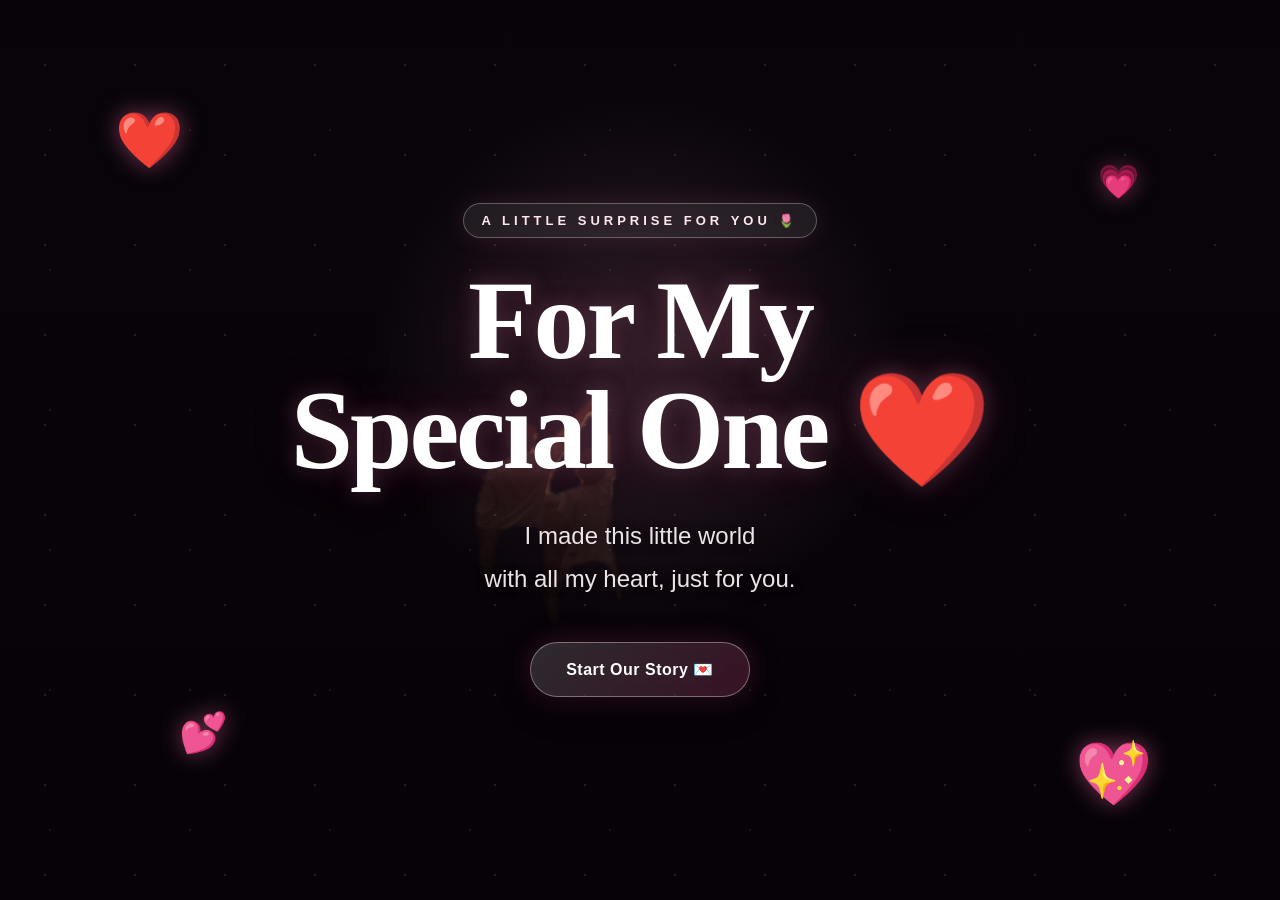
==== index.html @ 4021e9f1 "Add files via upload" ====
<!DOCTYPE html>
<html lang="en">
<head>
    <meta charset="UTF-8">
    <meta name="viewport" content="width=device-width, initial-scale=1.0">

    <title>For You ❤️</title>

    <link rel="stylesheet" href="style.css">
</head>

<body>

    <section class="home">

        <div class="overlay"></div>

        <div class="heart heart-1">❤️</div>
        <div class="heart heart-2">💗</div>
        <div class="heart heart-3">💕</div>
        <div class="heart heart-4">💖</div>

        <div class="home-content">

            <p class="intro">
                A little surprise for you 🌷
            </p>

            <h1>
                For My<br>
                Special One ❤️
            </h1>

            <p class="subtitle">
                I made this little world<br>
                with all my heart, just for you.
            </p>

            <a href="story.html" class="start-btn">
                Start Our Story 💌
            </a>

        </div>

    </section>

    <script src="script.js"></script>

</body>
</html>
---- style.css ----
/* ================================
   GLOBAL RESET
================================ */

* {
    margin: 0;
    padding: 0;
    box-sizing: border-box;
}

html {
    scroll-behavior: smooth;
}

body {
    width: 100%;
    min-height: 100vh;

    font-family: Georgia, "Times New Roman", serif;

    background: #09050a;
    color: white;

    overflow-x: hidden;
}


/* ================================
   HOME PAGE
================================ */

.home {
    min-height: 100vh;
    width: 100%;

    position: relative;
    isolation: isolate;

    display: flex;
    justify-content: center;
    align-items: center;

    overflow: hidden;

    background-image: url("xsunset 2.png");
    background-size: cover;
    background-position: center;
    background-repeat: no-repeat;

    animation: backgroundZoom 14s ease-in-out infinite alternate;
}


/* ================================
   CINEMATIC OVERLAY
================================ */

.overlay {
    position: absolute;
    inset: 0;

    z-index: -1;

    background:
        linear-gradient(
            180deg,
            rgba(5, 2, 8, 0.28) 0%,
            rgba(7, 2, 8, 0.38) 45%,
            rgba(5, 1, 6, 0.82) 100%
        );
}


/* Extra soft glow */

.home::before {
    content: "";

    position: absolute;
    inset: 0;

    background:
        radial-gradient(
            circle at 50% 40%,
            rgba(255, 170, 205, 0.16),
            transparent 32%
        );

    pointer-events: none;
}


/* ================================
   HOME CONTENT
================================ */

.home-content {
    width: min(920px, 90%);

    position: relative;
    z-index: 5;

    text-align: center;

    padding: 50px 30px;

    animation: revealContent 1.6s ease forwards;
}


/* Small intro text */

.intro {
    display: inline-block;

    margin-bottom: 28px;

    padding: 9px 18px;

    border: 1px solid rgba(255, 255, 255, 0.28);
    border-radius: 50px;

    background: rgba(255, 255, 255, 0.08);

    backdrop-filter: blur(12px);

    font-family: Arial, sans-serif;
    font-size: 13px;
    font-weight: 600;

    letter-spacing: 4px;
    text-transform: uppercase;

    color: #ffe8f1;

    box-shadow:
        0 0 25px rgba(255, 122, 175, 0.12);
}


/* ================================
   MAIN TITLE
================================ */

h1 {
    margin-bottom: 28px;

    font-size: clamp(58px, 9vw, 112px);

    line-height: 0.98;

    font-weight: 700;

    letter-spacing: -3px;

    color: #fff;

    text-shadow:
        0 4px 25px rgba(0, 0, 0, 0.45),
        0 0 20px rgba(255, 159, 202, 0.28),
        0 0 55px rgba(255, 75, 150, 0.18);
}


/* ================================
   SUBTITLE
================================ */

.subtitle {
    max-width: 670px;

    margin: 0 auto 42px;

    font-family: Arial, sans-serif;

    font-size: clamp(18px, 2.6vw, 24px);

    line-height: 1.8;

    color: rgba(255, 246, 250, 0.92);

    text-shadow:
        0 2px 10px rgba(0, 0, 0, 0.5);
}


/* ================================
   START BUTTON
================================ */

.start-btn {
    display: inline-flex;

    align-items: center;
    justify-content: center;

    min-width: 220px;

    padding: 17px 32px;

    border: 1px solid rgba(255, 255, 255, 0.36);

    border-radius: 100px;

    background:
        linear-gradient(
            135deg,
            rgba(255, 255, 255, 0.16),
            rgba(255, 80, 155, 0.20)
        );

    backdrop-filter: blur(14px);

    color: white;

    font-family: Arial, sans-serif;
    font-size: 16px;
    font-weight: 700;

    letter-spacing: 0.5px;

    text-decoration: none;

    box-shadow:
        0 10px 35px rgba(0, 0, 0, 0.30),
        0 0 30px rgba(255, 82, 157, 0.20);

    transition:
        transform 0.35s ease,
        box-shadow 0.35s ease,
        background 0.35s ease;
}

.start-btn:hover {
    transform: translateY(-6px) scale(1.05);

    background:
        linear-gradient(
            135deg,
            rgba(255, 255, 255, 0.24),
            rgba(255, 80, 155, 0.34)
        );

    box-shadow:
        0 16px 45px rgba(0, 0, 0, 0.35),
        0 0 45px rgba(255, 82, 157, 0.42);
}

.start-btn:active {
    transform: translateY(-2px) scale(1.02);
}


/* ================================
   FLOATING HEARTS
================================ */

.heart {
    position: absolute;

    z-index: 3;

    user-select: none;
    pointer-events: none;

    filter:
        drop-shadow(0 0 12px rgba(255, 120, 180, 0.45));

    animation:
        floatingHeart 5s ease-in-out infinite,
        heartPulse 2.5s ease-in-out infinite alternate;
}

.heart-1 {
    top: 12%;
    left: 9%;

    font-size: 55px;

    animation-delay: 0s;
}

.heart-2 {
    top: 18%;
    right: 11%;

    font-size: 33px;

    animation-delay: 1.1s;
}

.heart-3 {
    bottom: 16%;
    left: 14%;

    font-size: 39px;

    animation-delay: 2.1s;
}

.heart-4 {
    bottom: 10%;
    right: 10%;

    font-size: 62px;

    animation-delay: 3.1s;
}


/* ================================
   SMALL LIGHT PARTICLES
================================ */

.home::after {
    content: "";

    position: absolute;
    inset: -50%;

    pointer-events: none;

    background-image:
        radial-gradient(circle, rgba(255,255,255,0.7) 1px, transparent 1px),
        radial-gradient(circle, rgba(255,190,220,0.55) 1px, transparent 1px);

    background-size:
        90px 90px,
        140px 140px;

    background-position:
        10px 20px,
        60px 90px;

    opacity: 0.16;

    animation: particleMove 22s linear infinite;

    z-index: 1;
}


/* ================================
   ANIMATIONS
================================ */

@keyframes revealContent {

    0% {
        opacity: 0;

        transform:
            translateY(45px)
            scale(0.97);
    }

    100% {
        opacity: 1;

        transform:
            translateY(0)
            scale(1);
    }
}


@keyframes backgroundZoom {

    0% {
        background-size: 100%;
    }

    100% {
        background-size: 108%;
    }
}


@keyframes floatingHeart {

    0% {
        transform:
            translateY(0)
            rotate(-8deg);
    }

    50% {
        transform:
            translateY(-25px)
            rotate(8deg);
    }

    100% {
        transform:
            translateY(0)
            rotate(-8deg);
    }
}


@keyframes heartPulse {

    0% {
        opacity: 0.35;
    }

    100% {
        opacity: 0.85;
    }
}


@keyframes particleMove {

    0% {
        transform: translate3d(0, 0, 0);
    }

    50% {
        transform: translate3d(-40px, -30px, 0);
    }

    100% {
        transform: translate3d(0, 0, 0);
    }
}


/* ================================
   MOBILE RESPONSIVE
================================ */

@media (max-width: 700px) {

    .home {
        background-position: center;
    }

    .home-content {
        width: 94%;

        padding: 35px 15px;
    }

    .intro {
        font-size: 10px;

        letter-spacing: 2.5px;

        padding: 8px 14px;

        margin-bottom: 22px;
    }

    h1 {
        font-size: 52px;

        letter-spacing: -1.5px;

        line-height: 1.02;
    }

    .subtitle {
        font-size: 17px;

        line-height: 1.65;

        margin-bottom: 32px;
    }

    .start-btn {
        min-width: 200px;

        padding: 15px 25px;

        font-size: 14px;
    }

    .heart-1 {
        top: 10%;
        left: 4%;

        font-size: 38px;
    }

    .heart-2 {
        top: 17%;
        right: 5%;

        font-size: 26px;
    }

    .heart-3 {
        bottom: 12%;
        left: 5%;

        font-size: 30px;
    }

    .heart-4 {
        bottom: 8%;
        right: 5%;

        font-size: 42px;
    }
}


/* ================================
   VERY SMALL SCREENS
================================ */

@media (max-width: 400px) {

    h1 {
        font-size: 43px;
    }

    .subtitle {
        font-size: 15px;
    }

    .start-btn {
        min-width: 180px;
    }
}/* =========================================
   PAGE 2 — OUR STORY
========================================= */

.story-page {
    min-height: 100vh;
    position: relative;
    overflow: hidden;

    display: flex;
    justify-content: center;
    align-items: center;

    padding: 70px 20px;

    background:
        radial-gradient(circle at 15% 20%, rgba(255, 105, 170, 0.18), transparent 30%),
        radial-gradient(circle at 85% 80%, rgba(160, 100, 255, 0.16), transparent 30%),
        linear-gradient(135deg, #120711, #210b1d, #0c0710);

    color: white;
}

.story-content {
    width: min(900px, 94%);
    position: relative;
    z-index: 5;
    text-align: center;

    animation: storyReveal 1.2s ease forwards;
}

.story-label {
    display: inline-block;

    margin-bottom: 24px;
    padding: 8px 18px;

    border: 1px solid rgba(255, 255, 255, 0.18);
    border-radius: 50px;

    background: rgba(255, 255, 255, 0.07);
    backdrop-filter: blur(12px);

    font-family: Arial, sans-serif;
    font-size: 12px;
    letter-spacing: 4px;
    text-transform: uppercase;

    color: #ffd7e8;
}

.story-content h1 {
    margin-bottom: 25px;

    font-size: clamp(48px, 7vw, 82px);
    line-height: 1.02;
    letter-spacing: -2px;

    color: #fff7fb;

    text-shadow:
        0 0 18px rgba(255, 160, 205, 0.25),
        0 0 40px rgba(255, 85, 160, 0.12);
}

.story-line {
    width: 90px;
    height: 2px;

    margin: 0 auto 35px;

    background: rgba(255, 190, 220, 0.6);

    box-shadow:
        0 0 15px rgba(255, 130, 190, 0.45);
}

.story-card {
    position: relative;

    max-width: 760px;
    margin: 0 auto 38px;

    padding: 50px 42px;

    border: 1px solid rgba(255, 255, 255, 0.14);
    border-radius: 28px;

    background: rgba(255, 255, 255, 0.07);
    backdrop-filter: blur(18px);

    box-shadow:
        0 25px 70px rgba(0, 0, 0, 0.28),
        0 0 40px rgba(255, 100, 170, 0.08);

    animation: cardFloat 5s ease-in-out infinite;
}

.story-card p {
    margin-bottom: 23px;

    font-family: Georgia, "Times New Roman", serif;
    font-size: clamp(17px, 2vw, 21px);
    line-height: 1.9;

    color: #f6eaf1;
}

.story-card p:last-of-type {
    margin-bottom: 0;
}

.story-card strong {
    color: #ffc4dd;

    text-shadow:
        0 0 12px rgba(255, 120, 180, 0.35);
}

.quote-mark {
    position: absolute;

    top: 12px;
    left: 25px;

    font-size: 72px;
    line-height: 1;

    color: rgba(255, 170, 210, 0.20);
}

.story-heart {
    margin-top: 28px;

    font-size: 38px;

    color: #ffb4d1;

    animation: heartBeat 1.8s ease-in-out infinite;
}

.next-btn {
    display: inline-flex;
    align-items: center;
    justify-content: center;

    padding: 15px 28px;

    border: 1px solid rgba(255, 255, 255, 0.24);
    border-radius: 50px;

    background: rgba(255, 255, 255, 0.08);
    backdrop-filter: blur(12px);

    color: white;
    text-decoration: none;

    font-family: Arial, sans-serif;
    font-size: 15px;
    font-weight: 700;

    transition: 0.35s ease;
}

.next-btn:hover {
    transform: translateY(-5px);

    background: rgba(255, 255, 255, 0.15);

    box-shadow:
        0 0 30px rgba(255, 100, 175, 0.25);
}


/* Soft background glows */

.story-glow {
    position: absolute;

    width: 300px;
    height: 300px;

    border-radius: 50%;

    filter: blur(90px);

    opacity: 0.18;

    pointer-events: none;
}

.glow-one {
    top: -120px;
    left: -100px;

    background: #ff5f9e;
}

.glow-two {
    right: -120px;
    bottom: -100px;

    background: #9b6cff;
}


/* Animations */

@keyframes storyReveal {

    from {
        opacity: 0;
        transform: translateY(35px);
    }

    to {
        opacity: 1;
        transform: translateY(0);
    }
}

@keyframes cardFloat {

    0%,
    100% {
        transform: translateY(0);
    }

    50% {
        transform: translateY(-6px);
    }
}

@keyframes heartBeat {

    0%,
    100% {
        transform: scale(1);
    }

    50% {
        transform: scale(1.18);
    }
}


/* Mobile */

@media (max-width: 600px) {

    .story-page {
        padding: 50px 15px;
    }

    .story-label {
        font-size: 10px;
        letter-spacing: 2.5px;
    }

    .story-content h1 {
        font-size: 46px;
        letter-spacing: -1px;
    }

    .story-card {
        padding: 42px 24px;
        border-radius: 22px;
    }

    .story-card p {
        font-size: 17px;
        line-height: 1.75;
    }

    .next-btn {
        font-size: 14px;
        padding: 14px 23px;
    }
}/* =========================================
   PAGE 3 — OUR MEMORIES
========================================= */

.memories-page {
    min-height: 100vh;
    position: relative;
    overflow: hidden;

    display: flex;
    justify-content: center;
    align-items: center;

    padding: 70px 20px;

    background:
        radial-gradient(
            circle at 15% 20%,
            rgba(255, 105, 170, 0.18),
            transparent 30%
        ),
        radial-gradient(
            circle at 85% 80%,
            rgba(150, 100, 255, 0.16),
            transparent 30%
        ),
        linear-gradient(
            135deg,
            #10060f,
            #210b1c,
            #0c0710
        );

    color: white;
}

.memories-content {
    width: min(950px, 94%);
    position: relative;
    z-index: 5;

    text-align: center;

    animation: memoriesReveal 1.2s ease forwards;
}

.memory-label {
    display: inline-block;

    margin-bottom: 22px;
    padding: 9px 18px;

    border: 1px solid rgba(255, 255, 255, 0.18);
    border-radius: 50px;

    background: rgba(255, 255, 255, 0.07);
    backdrop-filter: blur(12px);

    font-family: Arial, sans-serif;
    font-size: 12px;
    letter-spacing: 4px;
    text-transform: uppercase;

    color: #ffd9e8;
}

.memories-content h1 {
    margin-bottom: 25px;

    font-size: clamp(48px, 7vw, 82px);
    line-height: 1.02;

    color: #fff8fb;

    text-shadow:
        0 0 18px rgba(255, 160, 205, 0.25),
        0 0 45px rgba(255, 80, 160, 0.12);
}

.memory-line {
    width: 90px;
    height: 2px;

    margin: 0 auto 35px;

    background: rgba(255, 190, 220, 0.65);

    box-shadow:
        0 0 15px rgba(255, 130, 190, 0.4);
}


/* =========================================
   MEMORY PHOTO
========================================= */

.memory-photo {
    width: min(620px, 92%);

    margin: 0 auto 35px;

    padding: 10px;

    border: 1px solid rgba(255, 255, 255, 0.18);
    border-radius: 25px;

    background: rgba(255, 255, 255, 0.06);
    backdrop-filter: blur(12px);

    box-shadow:
        0 25px 70px rgba(0, 0, 0, 0.3),
        0 0 45px rgba(255, 100, 170, 0.12);

    animation: photoFloat 5s ease-in-out infinite;
}

.memory-photo img {
    display: block;

    width: 100%;
    height: auto;

    max-height: 520px;

    object-fit: cover;

    border-radius: 18px;
}


/* =========================================
   MEMORY CARD
========================================= */

.memory-card {
    width: min(780px, 95%);

    margin: 0 auto 38px;

    padding: 42px 38px;

    border: 1px solid rgba(255, 255, 255, 0.13);
    border-radius: 28px;

    background: rgba(255, 255, 255, 0.07);
    backdrop-filter: blur(18px);

    box-shadow:
        0 25px 70px rgba(0, 0, 0, 0.25);
}

.memory-card p {
    margin-bottom: 22px;

    font-size: clamp(17px, 2vw, 21px);
    line-height: 1.9;

    color: #f5e9f0;
}

.memory-card p:last-child {
    margin-bottom: 0;
}


/* =========================================
   MEMORY BACKGROUND GLOW
========================================= */

.memory-glow {
    position: absolute;

    width: 320px;
    height: 320px;

    border-radius: 50%;

    filter: blur(100px);

    opacity: 0.17;

    pointer-events: none;
}

.glow-left {
    top: -140px;
    left: -120px;

    background: #ff5b9e;
}

.glow-right {
    right: -130px;
    bottom: -120px;

    background: #9568ff;
}


/* =========================================
   ANIMATIONS
========================================= */

@keyframes memoriesReveal {

    from {
        opacity: 0;
        transform: translateY(35px);
    }

    to {
        opacity: 1;
        transform: translateY(0);
    }
}

@keyframes photoFloat {

    0%,
    100% {
        transform: translateY(0);
    }

    50% {
        transform: translateY(-7px);
    }
}


/* =========================================
   MOBILE
========================================= */

@media (max-width: 600px) {

    .memories-page {
        padding: 50px 15px;
    }

    .memory-label {
        font-size: 10px;
        letter-spacing: 2.5px;
    }

    .memories-content h1 {
        font-size: 45px;
    }

    .memory-card {
        padding: 30px 23px;
        border-radius: 22px;
    }

    .memory-card p {
        font-size: 17px;
        line-height: 1.75;
    }

    .memory-photo {
        padding: 7px;
        border-radius: 21px;
    }

    .memory-photo img {
        border-radius: 15px;
    }
}
/* =========================================
   PAGE 4 — OUR JOURNEY
========================================= */

.journey-page {
    min-height: 100vh;
    position: relative;
    overflow: hidden;

    display: flex;
    justify-content: center;
    align-items: center;

    padding: 70px 20px;

    background:
        radial-gradient(
            circle at 20% 15%,
            rgba(255, 115, 175, 0.18),
            transparent 30%
        ),
        radial-gradient(
            circle at 80% 85%,
            rgba(155, 105, 255, 0.16),
            transparent 30%
        ),
        linear-gradient(
            135deg,
            #10060f,
            #210b1d,
            #0b0610
        );

    color: white;
}

.journey-content {
    width: min(900px, 94%);
    position: relative;
    z-index: 5;

    text-align: center;

    animation: journeyReveal 1.2s ease forwards;
}

.journey-label {
    display: inline-block;

    margin-bottom: 24px;
    padding: 9px 18px;

    border: 1px solid rgba(255, 255, 255, 0.18);
    border-radius: 50px;

    background: rgba(255, 255, 255, 0.07);
    backdrop-filter: blur(12px);

    font-family: Arial, sans-serif;
    font-size: 12px;
    font-weight: 600;

    letter-spacing: 4px;
    text-transform: uppercase;

    color: #ffd8e8;
}

.journey-content h1 {
    margin-bottom: 24px;

    font-size: clamp(48px, 7vw, 82px);
    line-height: 1.03;
    letter-spacing: -2px;

    color: #fff8fb;

    text-shadow:
        0 0 18px rgba(255, 165, 210, 0.25),
        0 0 42px rgba(255, 90, 165, 0.12);
}

.journey-line {
    width: 90px;
    height: 2px;

    margin: 0 auto 35px;

    background: rgba(255, 190, 220, 0.65);

    box-shadow:
        0 0 15px rgba(255, 130, 190, 0.4);
}


/* =========================================
   JOURNEY CARD
========================================= */

.journey-card {
    position: relative;

    max-width: 780px;
    margin: 0 auto 38px;

    padding: 48px 42px;

    border: 1px solid rgba(255, 255, 255, 0.14);
    border-radius: 30px;

    background:
        linear-gradient(
            145deg,
            rgba(255, 255, 255, 0.09),
            rgba(255, 255, 255, 0.04)
        );

    backdrop-filter: blur(18px);

    box-shadow:
        0 28px 75px rgba(0, 0, 0, 0.28),
        0 0 45px rgba(255, 100, 175, 0.08);

    animation: journeyFloat 6s ease-in-out infinite;
}

.journey-card p {
    margin-bottom: 23px;

    font-family: Georgia, "Times New Roman", serif;
    font-size: clamp(17px, 2vw, 21px);
    line-height: 1.9;

    color: #f7eaf0;
}

.journey-card p:last-child {
    margin-bottom: 0;
}

.journey-card strong {
    color: #ffc3dd;

    text-shadow:
        0 0 12px rgba(255, 110, 175, 0.35);
}


/* =========================================
   HEART ICON
========================================= */

.journey-icon {
    width: 58px;
    height: 58px;

    display: flex;
    align-items: center;
    justify-content: center;

    margin: 0 auto 30px;

    border: 1px solid rgba(255, 190, 220, 0.25);
    border-radius: 50%;

    background: rgba(255, 255, 255, 0.07);

    color: #ffc2dc;

    font-size: 32px;

    box-shadow:
        0 0 25px rgba(255, 105, 170, 0.15);

    animation: journeyHeart 2.3s ease-in-out infinite;
}


/* =========================================
   DIVIDER
========================================= */

.journey-divider {
    display: flex;
    justify-content: center;
    align-items: center;
    gap: 18px;

    margin: 30px 0;

    color: #f9b6d3;
    opacity: 0.8;

    font-size: 15px;
}


/* =========================================
   FINAL JOURNEY LINE
========================================= */

.journey-ending {
    margin-top: 32px !important;

    font-size: clamp(20px, 2.5vw, 26px) !important;
    font-weight: 700;

    color: #ffd3e4 !important;

    text-shadow:
        0 0 18px rgba(255, 120, 175, 0.3);
}


/* =========================================
   BACKGROUND GLOWS
========================================= */

.journey-glow {
    position: absolute;

    width: 330px;
    height: 330px;

    border-radius: 50%;

    filter: blur(100px);

    opacity: 0.18;

    pointer-events: none;
}

.glow-top {
    top: -150px;
    left: -120px;

    background: #ff5d9e;
}

.glow-bottom {
    right: -130px;
    bottom: -120px;

    background: #966bff;
}


/* =========================================
   ANIMATIONS
========================================= */

@keyframes journeyReveal {

    from {
        opacity: 0;
        transform: translateY(35px);
    }

    to {
        opacity: 1;
        transform: translateY(0);
    }
}

@keyframes journeyFloat {

    0%,
    100% {
        transform: translateY(0);
    }

    50% {
        transform: translateY(-7px);
    }
}

@keyframes journeyHeart {

    0%,
    100% {
        transform: scale(1);
    }

    50% {
        transform: scale(1.12);
    }
}


/* =========================================
   MOBILE
========================================= */

@media (max-width: 600px) {

    .journey-page {
        padding: 50px 15px;
    }

    .journey-label {
        font-size: 10px;
        letter-spacing: 2.5px;
    }

    .journey-content h1 {
        font-size: 45px;
        letter-spacing: -1px;
    }

    .journey-card {
        padding: 38px 24px;
        border-radius: 23px;
    }

    .journey-card p {
        font-size: 17px;
        line-height: 1.78;
    }

    .journey-icon {
        width: 52px;
        height: 52px;
        font-size: 28px;
    }

    .journey-ending {
        font-size: 20px !important;
    }
}/* =========================================
   PAGE 5 — MY PROMISE
========================================= */

.promise-page {
    min-height: 100vh;
    position: relative;
    overflow: hidden;

    display: flex;
    justify-content: center;
    align-items: center;

    padding: 70px 20px;

    background:
        radial-gradient(
            circle at 18% 18%,
            rgba(255, 105, 170, 0.18),
            transparent 30%
        ),
        radial-gradient(
            circle at 82% 82%,
            rgba(150, 100, 255, 0.16),
            transparent 30%
        ),
        linear-gradient(
            135deg,
            #10060f,
            #230c1f,
            #0b0610
        );

    color: white;
}

.promise-content {
    width: min(900px, 94%);
    position: relative;
    z-index: 5;

    text-align: center;

    animation: promiseReveal 1.2s ease forwards;
}

.promise-label {
    display: inline-block;

    margin-bottom: 24px;
    padding: 9px 18px;

    border: 1px solid rgba(255, 255, 255, 0.18);
    border-radius: 50px;

    background: rgba(255, 255, 255, 0.07);
    backdrop-filter: blur(12px);

    font-family: Arial, sans-serif;
    font-size: 12px;
    font-weight: 600;

    letter-spacing: 4px;
    text-transform: uppercase;

    color: #ffd8e8;
}

.promise-content h1 {
    margin-bottom: 24px;

    font-size: clamp(50px, 7vw, 84px);
    line-height: 1.02;

    color: #fff8fb;

    text-shadow:
        0 0 18px rgba(255, 165, 210, 0.25),
        0 0 42px rgba(255, 90, 165, 0.12);
}

.promise-line {
    width: 90px;
    height: 2px;

    margin: 0 auto 35px;

    background: rgba(255, 190, 220, 0.65);

    box-shadow:
        0 0 15px rgba(255, 130, 190, 0.4);
}


/* =========================================
   PROMISE CARD
========================================= */

.promise-card {
    max-width: 780px;
    margin: 0 auto 38px;

    padding: 48px 42px;

    border: 1px solid rgba(255, 255, 255, 0.14);
    border-radius: 30px;

    background:
        linear-gradient(
            145deg,
            rgba(255, 255, 255, 0.09),
            rgba(255, 255, 255, 0.04)
        );

    backdrop-filter: blur(18px);

    box-shadow:
        0 28px 75px rgba(0, 0, 0, 0.28),
        0 0 45px rgba(255, 100, 175, 0.08);

    animation: promiseFloat 6s ease-in-out infinite;
}

.promise-heart {
    width: 62px;
    height: 62px;

    margin: 0 auto 30px;

    display: flex;
    align-items: center;
    justify-content: center;

    border: 1px solid rgba(255, 190, 220, 0.25);
    border-radius: 50%;

    background: rgba(255, 255, 255, 0.07);

    color: #ffc2dc;
    font-size: 34px;

    box-shadow:
        0 0 25px rgba(255, 105, 170, 0.15);

    animation: promiseHeartBeat 2.2s ease-in-out infinite;
}

.promise-card p {
    margin-bottom: 23px;

    font-size: clamp(17px, 2vw, 21px);
    line-height: 1.9;

    color: #f7eaf0;
}

.promise-card p:last-of-type {
    margin-bottom: 0;
}

.promise-divider {
    display: flex;
    justify-content: center;
    align-items: center;

    gap: 18px;

    margin: 30px 0;

    color: #f9b6d3;
    opacity: 0.8;
}

.promise-signature {
    margin-top: 34px;

    font-size: clamp(20px, 2.5vw, 26px);
    font-weight: 700;
    font-style: italic;

    color: #ffd3e4;

    text-shadow:
        0 0 18px rgba(255, 120, 175, 0.3);
}


/* =========================================
   BACKGROUND GLOWS
========================================= */

.promise-glow {
    position: absolute;

    width: 330px;
    height: 330px;

    border-radius: 50%;

    filter: blur(100px);

    opacity: 0.18;

    pointer-events: none;
}

.glow-pink {
    top: -145px;
    left: -120px;

    background: #ff5d9e;
}

.glow-purple {
    right: -130px;
    bottom: -120px;

    background: #966bff;
}


/* =========================================
   ANIMATIONS
========================================= */

@keyframes promiseReveal {

    from {
        opacity: 0;
        transform: translateY(35px);
    }

    to {
        opacity: 1;
        transform: translateY(0);
    }
}

@keyframes promiseFloat {

    0%,
    100% {
        transform: translateY(0);
    }

    50% {
        transform: translateY(-7px);
    }
}

@keyframes promiseHeartBeat {

    0%,
    100% {
        transform: scale(1);
    }

    50% {
        transform: scale(1.13);
    }
}


/* =========================================
   MOBILE
========================================= */

@media (max-width: 600px) {

    .promise-page {
        padding: 50px 15px;
    }

    .promise-label {
        font-size: 10px;
        letter-spacing: 2.5px;
    }

    .promise-content h1 {
        font-size: 46px;
        letter-spacing: -1px;
    }

    .promise-card {
        padding: 38px 24px;
        border-radius: 23px;
    }

    .promise-card p {
        font-size: 17px;
        line-height: 1.78;
    }

    .promise-heart {
        width: 54px;
        height: 54px;
        font-size: 29px;
    }

    .promise-signature {
        font-size: 20px;
    }
}/* =========================================
   PAGE 6 — OUR FUTURE
========================================= */

.future-page {
    min-height: 100vh;
    position: relative;
    overflow: hidden;

    display: flex;
    justify-content: center;
    align-items: center;

    padding: 70px 20px;

    background:
        radial-gradient(
            circle at 18% 18%,
            rgba(255, 120, 175, 0.18),
            transparent 30%
        ),
        radial-gradient(
            circle at 82% 82%,
            rgba(150, 105, 255, 0.16),
            transparent 30%
        ),
        linear-gradient(
            135deg,
            #10060f,
            #240c1e,
            #0b0610
        );

    color: white;
}

.future-content {
    width: min(900px, 94%);
    position: relative;
    z-index: 5;

    text-align: center;

    animation: futureReveal 1.2s ease forwards;
}

.future-label {
    display: inline-block;

    margin-bottom: 24px;
    padding: 9px 18px;

    border: 1px solid rgba(255, 255, 255, 0.18);
    border-radius: 50px;

    background: rgba(255, 255, 255, 0.07);
    backdrop-filter: blur(12px);

    font-family: Arial, sans-serif;
    font-size: 12px;
    font-weight: 600;

    letter-spacing: 4px;
    text-transform: uppercase;

    color: #ffd8e8;
}

.future-content h1 {
    margin-bottom: 24px;

    font-size: clamp(48px, 7vw, 82px);
    line-height: 1.03;
    letter-spacing: -2px;

    color: #fff8fb;

    text-shadow:
        0 0 18px rgba(255, 165, 210, 0.25),
        0 0 42px rgba(255, 90, 165, 0.12);
}

.future-line {
    width: 90px;
    height: 2px;

    margin: 0 auto 35px;

    background: rgba(255, 190, 220, 0.65);

    box-shadow:
        0 0 15px rgba(255, 130, 190, 0.4);
}


/* =========================================
   FUTURE CARD
========================================= */

.future-card {
    max-width: 780px;
    margin: 0 auto 38px;

    padding: 48px 42px;

    border: 1px solid rgba(255, 255, 255, 0.14);
    border-radius: 30px;

    background:
        linear-gradient(
            145deg,
            rgba(255, 255, 255, 0.09),
            rgba(255, 255, 255, 0.04)
        );

    backdrop-filter: blur(18px);

    box-shadow:
        0 28px 75px rgba(0, 0, 0, 0.28),
        0 0 45px rgba(255, 100, 175, 0.08);

    animation: futureFloat 6s ease-in-out infinite;
}

.future-icon {
    width: 62px;
    height: 62px;

    margin: 0 auto 30px;

    display: flex;
    align-items: center;
    justify-content: center;

    border: 1px solid rgba(255, 190, 220, 0.25);
    border-radius: 50%;

    background: rgba(255, 255, 255, 0.07);

    color: #ffc2dc;
    font-size: 34px;

    box-shadow:
        0 0 25px rgba(255, 105, 170, 0.15);

    animation: futureHeartBeat 2.3s ease-in-out infinite;
}

.future-card p {
    margin-bottom: 23px;

    font-size: clamp(17px, 2vw, 21px);
    line-height: 1.9;

    color: #f7eaf0;
}

.future-divider {
    display: flex;
    justify-content: center;
    align-items: center;

    gap: 18px;

    margin: 30px 0;

    color: #f9b6d3;
    opacity: 0.85;

    font-size: 16px;
}

.future-ending {
    margin-top: 28px !important;

    font-size: clamp(20px, 2.5vw, 26px) !important;
    font-weight: 700;

    color: #ffd4e5 !important;

    text-shadow:
        0 0 18px rgba(255, 120, 175, 0.3);
}


/* =========================================
   BACKGROUND GLOWS
========================================= */

.future-glow {
    position: absolute;

    width: 330px;
    height: 330px;

    border-radius: 50%;

    filter: blur(100px);

    opacity: 0.18;

    pointer-events: none;
}

.glow-future-one {
    top: -145px;
    left: -120px;

    background: #ff5d9e;
}

.glow-future-two {
    right: -130px;
    bottom: -120px;

    background: #966bff;
}


/* =========================================
   ANIMATIONS
========================================= */

@keyframes futureReveal {
    from {
        opacity: 0;
        transform: translateY(35px);
    }

    to {
        opacity: 1;
        transform: translateY(0);
    }
}

@keyframes futureFloat {
    0%,
    100% {
        transform: translateY(0);
    }

    50% {
        transform: translateY(-7px);
    }
}

@keyframes futureHeartBeat {
    0%,
    100% {
        transform: scale(1);
    }

    50% {
        transform: scale(1.13);
    }
}


/* =========================================
   MOBILE
========================================= */

@media (max-width: 600px) {

    .future-page {
        padding: 50px 15px;
    }

    .future-label {
        font-size: 10px;
        letter-spacing: 2.5px;
    }

    .future-content h1 {
        font-size: 45px;
        letter-spacing: -1px;
    }

    .future-card {
        padding: 38px 24px;
        border-radius: 23px;
    }

    .future-card p {
        font-size: 17px;
        line-height: 1.78;
    }

    .future-icon {
        width: 54px;
        height: 54px;
        font-size: 29px;
    }

    .future-ending {
        font-size: 20px !important;
    }
}/* =========================================
   PAGE 7 — QUESTIONS + FINAL SURPRISE
========================================= */

.questions-page {
    min-height: 100vh;
    position: relative;
    overflow: hidden;

    display: flex;
    justify-content: center;
    align-items: flex-start;

    padding: 80px 20px 100px;

    background:
        radial-gradient(
            circle at 15% 15%,
            rgba(255, 105, 170, 0.18),
            transparent 30%
        ),
        radial-gradient(
            circle at 85% 85%,
            rgba(150, 100, 255, 0.16),
            transparent 30%
        ),
        linear-gradient(
            135deg,
            #10060f,
            #250c20,
            #0b0610
        );

    color: white;
}

.questions-content {
    width: min(900px, 94%);
    position: relative;
    z-index: 5;

    text-align: center;

    animation: questionsReveal 1.2s ease forwards;
}

.questions-label {
    display: inline-block;

    margin-bottom: 24px;
    padding: 9px 18px;

    border: 1px solid rgba(255, 255, 255, 0.18);
    border-radius: 50px;

    background: rgba(255, 255, 255, 0.07);
    backdrop-filter: blur(12px);

    font-family: Arial, sans-serif;
    font-size: 12px;
    font-weight: 600;

    letter-spacing: 4px;
    text-transform: uppercase;

    color: #ffd8e8;
}

.questions-content > h1 {
    margin-bottom: 24px;

    font-size: clamp(48px, 7vw, 82px);
    line-height: 1.03;

    color: #fff8fb;

    text-shadow:
        0 0 18px rgba(255, 165, 210, 0.25),
        0 0 42px rgba(255, 90, 165, 0.12);
}

.question-line {
    width: 90px;
    height: 2px;

    margin: 0 auto 40px;

    background: rgba(255, 190, 220, 0.65);

    box-shadow:
        0 0 15px rgba(255, 130, 190, 0.4);
}


/* =========================================
   QUESTION CARDS
========================================= */

.question-card {
    width: min(780px, 100%);

    margin: 0 auto 30px;

    padding: 38px 34px;

    text-align: left;

    border: 1px solid rgba(255, 255, 255, 0.14);
    border-radius: 28px;

    background:
        linear-gradient(
            145deg,
            rgba(255, 255, 255, 0.09),
            rgba(255, 255, 255, 0.04)
        );

    backdrop-filter: blur(18px);

    box-shadow:
        0 25px 65px rgba(0, 0, 0, 0.25),
        0 0 40px rgba(255, 100, 175, 0.07);

    transition:
        transform 0.35s ease,
        box-shadow 0.35s ease;
}

.question-card:hover {
    transform: translateY(-4px);

    box-shadow:
        0 30px 75px rgba(0, 0, 0, 0.30),
        0 0 45px rgba(255, 100, 175, 0.11);
}

.question-number {
    display: inline-flex;

    width: 42px;
    height: 42px;

    align-items: center;
    justify-content: center;

    margin-bottom: 20px;

    border: 1px solid rgba(255, 190, 220, 0.25);
    border-radius: 50%;

    background: rgba(255, 255, 255, 0.06);

    color: #ffc4dc;

    font-family: Arial, sans-serif;
    font-size: 12px;
    font-weight: bold;
}

.question-card h2 {
    margin-bottom: 22px;

    font-size: clamp(22px, 3vw, 30px);
    line-height: 1.35;

    color: #fff7fb;
}

.question-description {
    margin-bottom: 25px;

    font-size: 17px;
    line-height: 1.8;

    color: #eadde5;
}


/* =========================================
   OPTIONS
========================================= */

.options {
    display: flex;
    flex-direction: column;
    gap: 12px;
}

.option {
    display: flex;
    align-items: center;

    min-height: 58px;

    padding: 14px 16px;

    border: 1px solid rgba(255, 255, 255, 0.10);
    border-radius: 16px;

    background: rgba(255, 255, 255, 0.045);

    cursor: pointer;

    font-family: Arial, sans-serif;
    font-size: 16px;

    color: #f7eaf0;

    transition:
        background 0.25s ease,
        border-color 0.25s ease,
        transform 0.25s ease;
}

.option:hover {
    transform: translateX(4px);

    background: rgba(255, 255, 255, 0.09);

    border-color: rgba(255, 180, 215, 0.28);
}

.option input {
    appearance: none;

    width: 18px;
    height: 18px;

    margin-right: 13px;

    border: 2px solid rgba(255, 205, 225, 0.60);
    border-radius: 50%;

    position: relative;

    flex-shrink: 0;
}

.option input:checked {
    border-color: #ff9fc2;

    box-shadow:
        0 0 12px rgba(255, 120, 175, 0.30);
}

.option input:checked::after {
    content: "";

    position: absolute;

    width: 8px;
    height: 8px;

    top: 3px;
    left: 3px;

    border-radius: 50%;

    background: #ffb2d0;
}


/* =========================================
   SUBMIT BUTTON
========================================= */

.reveal-btn {
    display: inline-flex;

    align-items: center;
    justify-content: center;

    margin: 18px auto 10px;

    padding: 17px 30px;

    border: 1px solid rgba(255, 255, 255, 0.28);
    border-radius: 100px;

    background:
        linear-gradient(
            135deg,
            rgba(255, 90, 155, 0.32),
            rgba(145, 95, 255, 0.25)
        );

    backdrop-filter: blur(14px);

    color: white;

    font-family: Arial, sans-serif;
    font-size: 15px;
    font-weight: 700;

    cursor: pointer;

    box-shadow:
        0 0 30px rgba(255, 90, 160, 0.18);

    transition: 0.35s ease;
}

.reveal-btn:hover {
    transform: translateY(-5px) scale(1.04);

    box-shadow:
        0 0 42px rgba(255, 90, 160, 0.35);
}


/* =========================================
   FINAL SURPRISE
========================================= */

.final-surprise {
    max-width: 850px;

    margin: 70px auto 0;

    padding: 70px 25px;

    text-align: center;

    opacity: 0;

    transform: scale(0.86) translateY(35px);

    pointer-events: none;

    transition:
        opacity 1s ease,
        transform 1s cubic-bezier(0.2, 0.75, 0.2, 1);
}

.final-surprise.show {
    opacity: 1;

    transform: scale(1) translateY(0);

    pointer-events: auto;
}

.final-sparkles {
    margin-bottom: 22px;

    color: #ffc0da;

    font-size: 24px;
    letter-spacing: 12px;

    animation: sparklePulse 2s ease-in-out infinite;
}

.final-small {
    margin-bottom: 20px;

    font-family: Arial, sans-serif;
    font-size: 15px;

    letter-spacing: 3px;
    text-transform: uppercase;

    color: #f5cbdc;
}

.final-title {
    margin-bottom: 12px;

    font-size: clamp(65px, 11vw, 125px);
    line-height: 0.95;

    color: white;

    text-shadow:
        0 0 15px rgba(255, 170, 210, 0.5),
        0 0 45px rgba(255, 75, 150, 0.35),
        0 0 90px rgba(255, 70, 160, 0.20);

    animation: loveGlow 2.2s ease-in-out infinite alternate;
}

.final-don {
    margin-bottom: 30px;

    font-size: clamp(38px, 7vw, 74px);
    line-height: 1;

    font-weight: 700;

    color: #ffc4dd;

    text-shadow:
        0 0 15px rgba(255, 150, 195, 0.45),
        0 0 45px rgba(255, 75, 150, 0.20);
}

.final-message {
    max-width: 600px;

    margin: 0 auto 28px;

    font-size: 20px;
    line-height: 1.7;

    color: #f4e3ea;
}

.final-hearts {
    font-size: 23px;
    letter-spacing: 8px;

    animation: floatingHearts 3s ease-in-out infinite;
}


/* =========================================
   BACKGROUND GLOWS
========================================= */

.question-glow {
    position: absolute;

    width: 360px;
    height: 360px;

    border-radius: 50%;

    filter: blur(110px);

    opacity: 0.18;

    pointer-events: none;
}

.glow-question-one {
    top: -160px;
    left: -130px;

    background: #ff5d9e;
}

.glow-question-two {
    right: -140px;
    bottom: -120px;

    background: #966bff;
}


/* =========================================
   ANIMATIONS
========================================= */

@keyframes questionsReveal {
    from {
        opacity: 0;
        transform: translateY(35px);
    }

    to {
        opacity: 1;
        transform: translateY(0);
    }
}

@keyframes sparklePulse {
    0%,
    100% {
        opacity: 0.45;
        transform: scale(1);
    }

    50% {
        opacity: 1;
        transform: scale(1.08);
    }
}

@keyframes loveGlow {
    from {
        transform: scale(1);
    }

    to {
        transform: scale(1.025);
    }
}

@keyframes floatingHearts {
    0%,
    100% {
        transform: translateY(0);
    }

    50% {
        transform: translateY(-9px);
    }
}


/* =========================================
   MOBILE
========================================= */

@media (max-width: 600px) {

    .questions-page {
        padding: 55px 14px 80px;
    }

    .questions-label {
        font-size: 10px;
        letter-spacing: 2.5px;
    }

    .questions-content > h1 {
        font-size: 44px;
        letter-spacing: -1px;
    }

    .question-card {
        padding: 30px 20px;
        border-radius: 22px;
    }

    .question-card h2 {
        font-size: 22px;
    }

    .question-description {
        font-size: 16px;
        line-height: 1.75;
    }

    .option {
        font-size: 14px;
        line-height: 1.45;
    }

    .reveal-btn {
        width: 100%;
        max-width: 300px;
    }

    .final-surprise {
        margin-top: 50px;
        padding: 55px 10px;
    }

    .final-title {
        font-size: 58px;
    }

    .final-don {
        font-size: 38px;
    }

    .final-message {
        font-size: 17px;
    }
}/* =========================================
   CELEBRATION HEARTS
========================================= */

.celebration-heart {
    position: fixed;

    bottom: -50px;

    z-index: 100;

    pointer-events: none;

    animation: celebrationFloat 5s linear forwards;

    filter:
        drop-shadow(
            0 0 10px rgba(255, 130, 185, 0.55)
        );
}

@keyframes celebrationFloat {

    0% {
        transform:
            translateY(0)
            rotate(0deg);

        opacity: 0;
    }

    10% {
        opacity: 1;
    }

    100% {
        transform:
            translateY(-110vh)
            rotate(25deg);

        opacity: 0;
    }
}
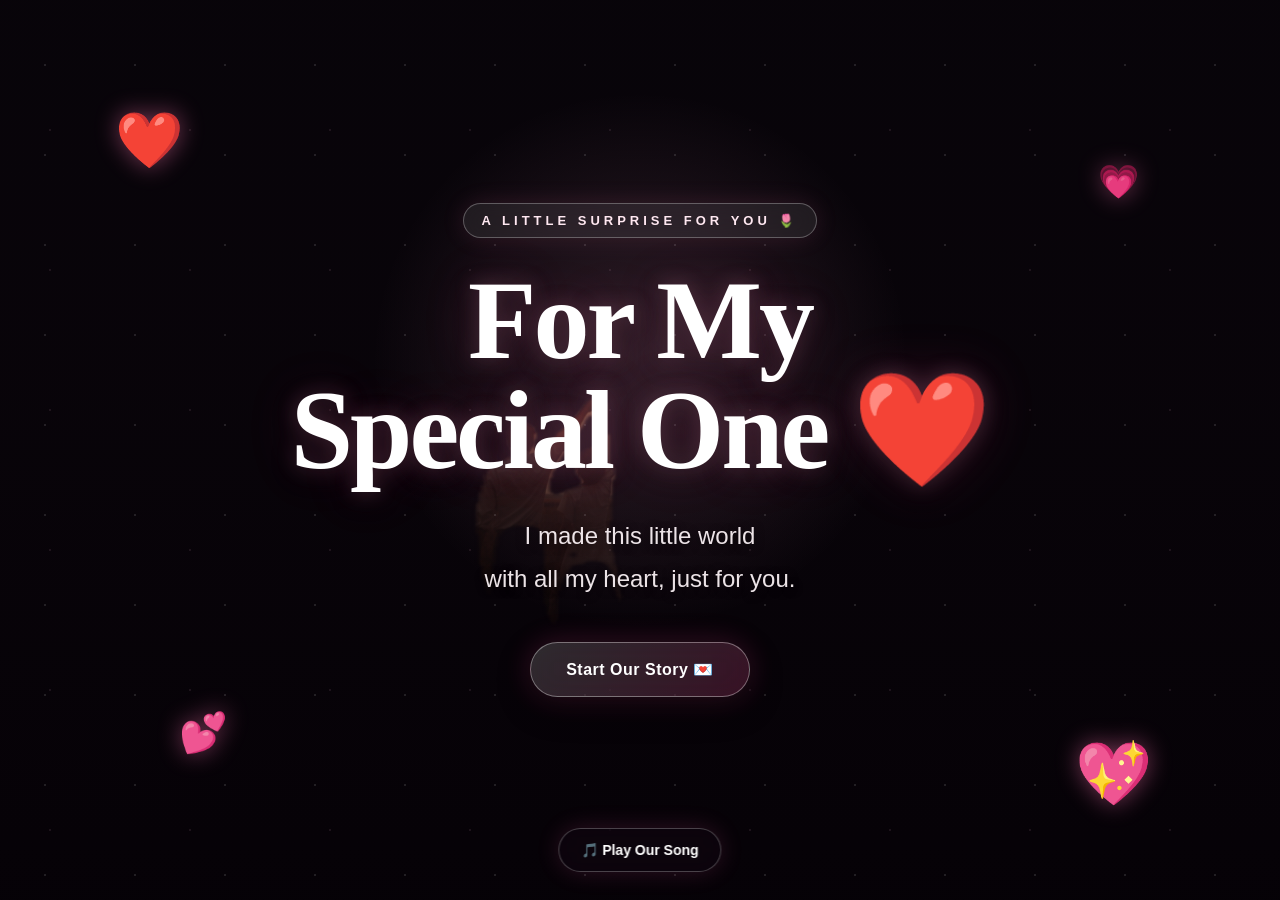
==== commit 4e1b116a: "Add files via upload" ====
--- a/index.html
+++ b/index.html
@@ -41,6 +41,14 @@
             </a>
 
         </div>
+        
+        <button class="music-btn" onclick="toggleMusic()">
+    🎵 Play Our Song
+</button>
+
+<audio id="ourSong" loop>
+    <source src="mixkit-villa-penthouse-339.mp3" type="audio/mpeg">
+</audio>
 
     </section>
 
--- a/style.css
+++ b/style.css
@@ -2599,4 +2599,58 @@
 
         opacity: 0;
     }
+}/* =========================================
+   MUSIC BUTTON
+========================================= */
+
+.music-btn {
+    position: fixed;
+
+    left: 50%;
+    bottom: 28px;
+
+    transform: translateX(-50%);
+
+    z-index: 20;
+
+    padding: 13px 22px;
+
+    border: 1px solid rgba(255, 255, 255, 0.25);
+    border-radius: 50px;
+
+    background: rgba(20, 8, 20, 0.45);
+
+    backdrop-filter: blur(14px);
+
+    color: white;
+
+    font-family: Arial, sans-serif;
+    font-size: 14px;
+    font-weight: 700;
+
+    cursor: pointer;
+
+    box-shadow:
+        0 0 25px rgba(255, 100, 175, 0.16);
+
+    transition: 0.3s ease;
+}
+
+.music-btn:hover {
+    transform: translateX(-50%) translateY(-4px);
+
+    background: rgba(255, 255, 255, 0.12);
+
+    box-shadow:
+        0 0 35px rgba(255, 100, 175, 0.3);
+}
+
+@media (max-width: 600px) {
+
+    .music-btn {
+        bottom: 18px;
+
+        font-size: 13px;
+        padding: 12px 18px;
+    }
 }
